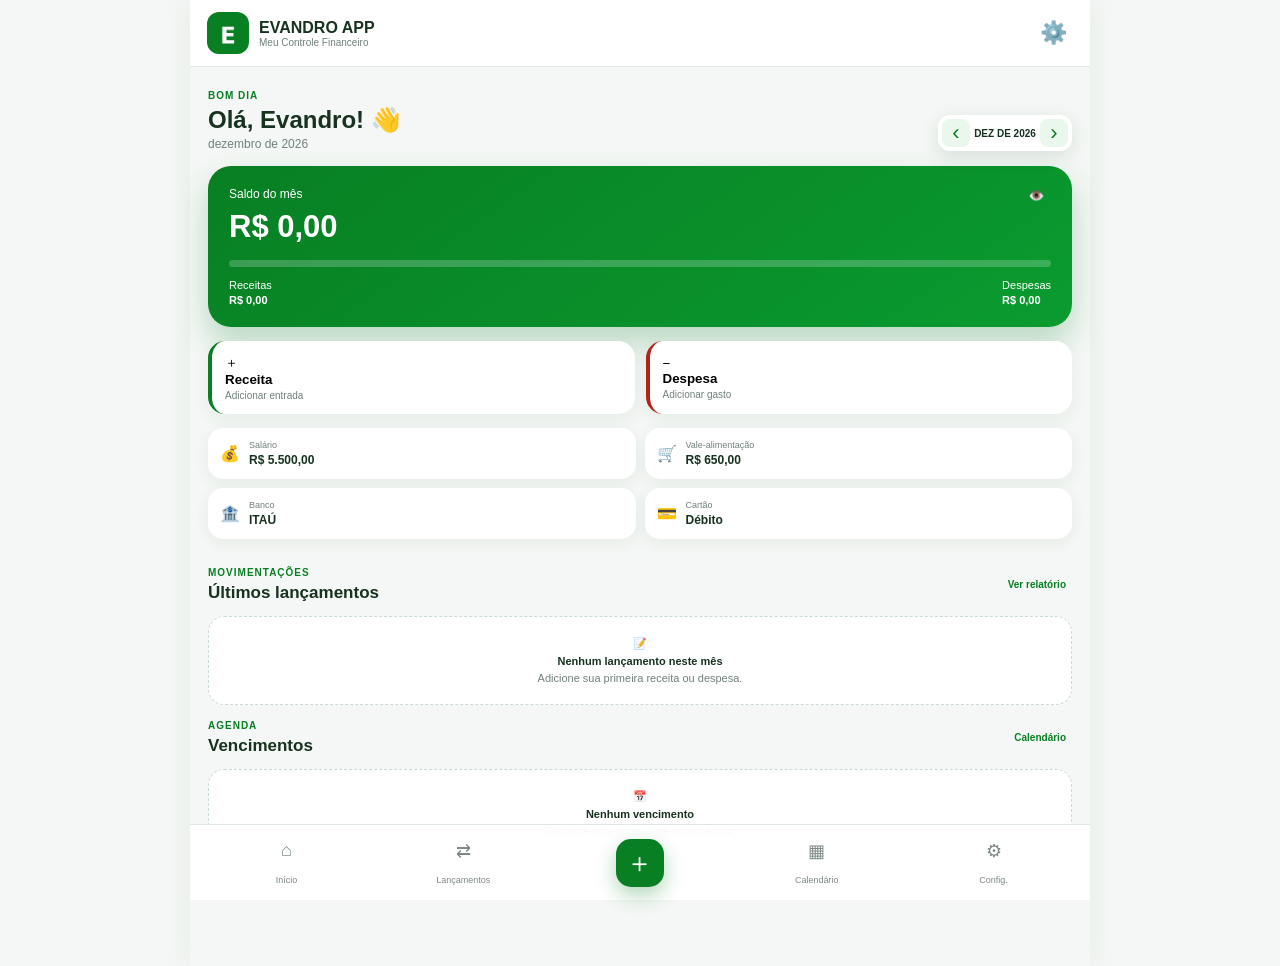
==== EVANDRO_APP_v0.2.0/index.html @ 90507f55 "Versao 0.2 pronta" ====
<!doctype html><html lang="pt-BR"><head><meta charset="utf-8"><meta name="viewport" content="width=device-width,initial-scale=1"><meta name="theme-color" content="#087f23"><link rel="manifest" href="manifest.json"><link rel="icon" href="assets/icons/icon-192.png"><link rel="stylesheet" href="css/style.css"><title>EVANDRO APP</title></head><body><div class="app"><header><div class="brand"><img src="assets/icons/icon-192.png"><div><b>EVANDRO APP</b><small>Meu Controle Financeiro</small></div></div><button id="config">⚙️</button></header><main><section class="hero"><div><small id="greeting">Bom dia</small><h1>Olá, Evandro! 👋</h1><p id="monthLabel"></p></div><div class="month"><button id="prev">‹</button><b id="monthShort"></b><button id="next">›</button></div></section><section class="balance"><div>Saldo do mês <button id="eye">👁️</button></div><strong id="balance">R$ 0,00</strong><div class="bar"><i id="bar"></i></div><footer><span>Receitas <b id="income">R$ 0,00</b></span><span>Despesas <b id="expense">R$ 0,00</b></span></footer></section><section class="actions"><button id="addIncome">＋ <b>Receita</b><small>Adicionar entrada</small></button><button id="addExpense">− <b>Despesa</b><small>Adicionar gasto</small></button></section><section class="cards"><article>💰<div><small>Salário</small><b>R$ 5.500,00</b></div></article><article>🛒<div><small>Vale-alimentação</small><b>R$ 650,00</b></div></article><article>🏦<div><small>Banco</small><b>ITAÚ</b></div></article><article>💳<div><small>Cartão</small><b>Débito</b></div></article></section><div class="section"><div><small>Movimentações</small><h2>Últimos lançamentos</h2></div><button id="report">Ver relatório</button></div><section id="list"></section><div class="section"><div><small>Agenda</small><h2>Vencimentos</h2></div><button id="calendar">Calendário</button></div><section id="bills"></section></main><nav><button class="active">⌂<small>Início</small></button><button id="navReport">⇄<small>Lançamentos</small></button><button id="navAdd" class="plus">＋</button><button id="navCalendar">▦<small>Calendário</small></button><button id="navConfig">⚙<small>Config.</small></button></nav></div><div id="backdrop" class="backdrop" hidden></div><div id="modal" class="modal" hidden><div class="modalHead"><div><small id="modalSmall">Novo lançamento</small><h2 id="modalTitle">Nova despesa</h2></div><button id="close">×</button></div><form id="form"><input type="hidden" id="type"><label>Descrição<input id="desc" required placeholder="Ex.: Mercado"></label><label>Valor<input id="amount" inputmode="decimal" required placeholder="0,00"></label><div class="row"><label>Data<input id="date" type="date" required></label><label>Categoria<select id="cat"><option>Mercado</option><option>Alimentação</option><option>Moradia</option><option>Transporte</option><option>Contas</option><option>Lazer</option><option>Saúde</option><option>Compras</option><option>Salário</option><option>Vale-alimentação</option><option>Outros</option></select></label></div><label id="kindLabel">Tipo de gasto<select id="kind"><option value="variavel">Variável</option><option value="fixo">Fixo</option></select></label><label>Conta<select id="account"><option>ITAÚ — Débito</option><option>Vale-alimentação</option></select></label><button class="primary">Salvar lançamento</button></form></div><div id="reportModal" class="modal" hidden><div class="modalHead"><div><small>Resumo</small><h2>Relatório do mês</h2></div><button class="closeAny">×</button></div><div id="reportBody"></div></div><div id="billModal" class="modal" hidden><div class="modalHead"><div><small>Agenda financeira</small><h2>Vencimento</h2></div><button class="closeAny">×</button></div><form id="billForm"><label>Conta / compromisso<input id="billDesc" required placeholder="Ex.: Internet"></label><div class="row"><label>Valor<input id="billAmount" inputmode="decimal" required placeholder="0,00"></label><label>Vencimento<input id="billDate" type="date" required></label></div><button class="primary">Adicionar vencimento</button></form><div id="billList"></div></div><div id="configModal" class="modal" hidden><div class="modalHead"><div><small>Preferências</small><h2>Configurações</h2></div><button class="closeAny">×</button></div><div class="settings"><p>Banco principal <b>ITAÚ</b></p><p>Cartão <b>Débito</b></p><p>Uso <b>Pessoal</b></p><p>Salário <b>R$ 5.500,00</b></p><p>Vale-alimentação <b>R$ 650,00</b></p></div><button id="clear" class="danger">Apagar dados</button></div><div id="toast"></div><script src="js/app.js"></script><script>if('serviceWorker'in navigator)navigator.serviceWorker.register('service-worker.js')</script></body></html>
---- EVANDRO_APP_v0.2.0/css/style.css ----
:root{--g:#087f23;--gd:#045d1a;--gl:#e9f7ed;--bg:#f4f7f5;--t:#17321f;--m:#718079}*{box-sizing:border-box}body{margin:0;background:var(--bg);color:var(--t);font-family:Segoe UI,Arial,sans-serif}.app{max-width:900px;margin:auto;padding-bottom:90px}header{position:sticky;top:0;z-index:5;background:#fffffff2;backdrop-filter:blur(10px);padding:12px 17px;display:flex;justify-content:space-between;align-items:center;border-bottom:1px solid #dfe9e2}header button,.modalHead button{border:0;background:none;font-size:22px;color:var(--g)}.brand{display:flex;gap:10px;align-items:center}.brand img{width:42px;height:42px;border-radius:12px}.brand b,.brand small{display:block}.brand small{font-size:10px;color:var(--m)}main{padding:18px}.hero,.section,footer,.modalHead{display:flex;justify-content:space-between;align-items:center}.hero{align-items:end;margin-bottom:15px}.hero small,.section small,.modal small{color:var(--g);font-weight:800;text-transform:uppercase;font-size:10px;letter-spacing:1px}.hero h1{font-size:24px;margin:3px 0}.hero p{margin:0;color:var(--m);font-size:12px}.month{display:flex;align-items:center;background:white;border-radius:12px;padding:4px;box-shadow:0 5px 18px #164c2420}.month button{border:0;background:var(--gl);color:var(--g);font-size:22px;border-radius:8px;width:28px;height:28px}.month b{font-size:10px;min-width:70px;text-align:center}.balance{background:linear-gradient(145deg,var(--g),#0a9b30);color:white;padding:21px;border-radius:23px;box-shadow:0 15px 30px #087f2340}.balance>div:first-child{font-size:12px}.balance button{float:right;background:none;border:0;color:white}.balance>strong{display:block;font-size:31px;margin:8px 0 15px}.bar{height:7px;background:#ffffff35;border-radius:9px;overflow:hidden}.bar i{display:block;height:100%;background:white;width:0}.balance footer{margin-top:12px;font-size:11px}.balance footer span{display:grid;gap:3px}.actions{display:grid;grid-template-columns:1fr 1fr;gap:11px;margin:14px 0}.actions button{border:0;background:white;border-radius:17px;padding:13px;text-align:left;box-shadow:0 5px 18px #164c2410}.actions button:first-child{border-left:4px solid var(--g)}.actions button:nth-child(2){border-left:4px solid #b42318}.actions small,.actions b{display:block}.actions small{font-size:10px;color:var(--m);margin-top:3px}.cards{display:grid;grid-template-columns:1fr 1fr;gap:9px;margin-bottom:23px}.cards article{background:white;border-radius:15px;padding:12px;display:flex;gap:9px;align-items:center;box-shadow:0 4px 15px #164c2410}.cards article>div{display:grid;gap:3px}.cards small{font-size:9px;color:var(--m)}.cards b{font-size:12px}.section{margin:10px 0}.section h2{font-size:17px;margin:3px 0}.section>button{border:0;background:none;color:var(--g);font-size:10px;font-weight:800}#list,#bills{display:grid;gap:8px}.item{background:white;border-radius:15px;padding:12px;display:flex;justify-content:space-between;gap:10px}.item .left{display:flex;gap:10px}.ico{width:38px;height:38px;border-radius:11px;background:var(--gl);display:grid;place-items:center}.title{font-size:12px;font-weight:800}.meta{font-size:9px;color:var(--m);margin-top:3px}.val{font-size:12px;font-weight:800;white-space:nowrap}.pos{color:var(--g)}.neg{color:#b42318}.del{border:0;background:none;color:var(--g);font-size:9px}.empty{text-align:center;background:white;border:1px dashed #c9dccd;padding:20px;border-radius:16px;color:var(--m);font-size:11px}.empty b{display:block;color:var(--t);margin:5px}nav{position:fixed;z-index:20;bottom:0;left:50%;transform:translateX(-50%);width:min(900px,100%);height:76px;background:#fffffff5;display:grid;grid-template-columns:repeat(5,1fr);border-top:1px solid #dfe9e2;padding:7px 8px}nav button{border:0;background:none;color:#7d8982;font-size:18px;display:grid;place-items:center}nav small{font-size:9px}nav .plus{color:white;background:var(--g);width:48px;height:48px;border-radius:15px;align-self:center;justify-self:center;font-size:27px;box-shadow:0 8px 20px #087f2350}.backdrop{position:fixed;inset:0;background:#0006;z-index:30}.modal{position:fixed;z-index:40;left:50%;bottom:0;transform:translateX(-50%);width:min(900px,100%);max-height:90vh;overflow:auto;background:white;border-radius:24px 24px 0 0;padding:20px}.modalHead h2{margin:3px 0;font-size:20px}form{display:grid;gap:11px}label{font-size:11px;font-weight:800;display:grid;gap:5px}input,select{padding:11px;border:1px solid #d6e2d9;border-radius:11px;background:#fbfdfb;color:var(--t)}.row{display:grid;grid-template-columns:1fr 1fr;gap:9px}.primary,.danger{border:0;border-radius:12px;padding:13px;font-weight:800}.primary{background:var(--g);color:white}.danger{background:#fff0ef;color:#b42318;width:100%}.settings p{display:flex;justify-content:space-between;border-bottom:1px solid #edf2ee;padding:11px 0;font-size:12px}.settings b{color:var(--g)}#reportBody{font-size:12px}.reportLine{display:flex;justify-content:space-between;padding:10px 0;border-bottom:1px solid #e6eee8}.reportBox{background:var(--gl);border-radius:15px;padding:15px;margin-bottom:8px}.reportBox b{display:block;font-size:22px;margin-top:5px}#toast{position:fixed;z-index:60;bottom:88px;left:50%;transform:translateX(-50%);background:#17321f;color:white;padding:10px 15px;border-radius:11px;font-size:11px;opacity:0;transition:.2s}#toast.show{opacity:1}[hidden]{display:none!important}@media(min-width:700px){.modal{bottom:20px;border-radius:24px}.app{box-shadow:0 0 30px #164c2410}}
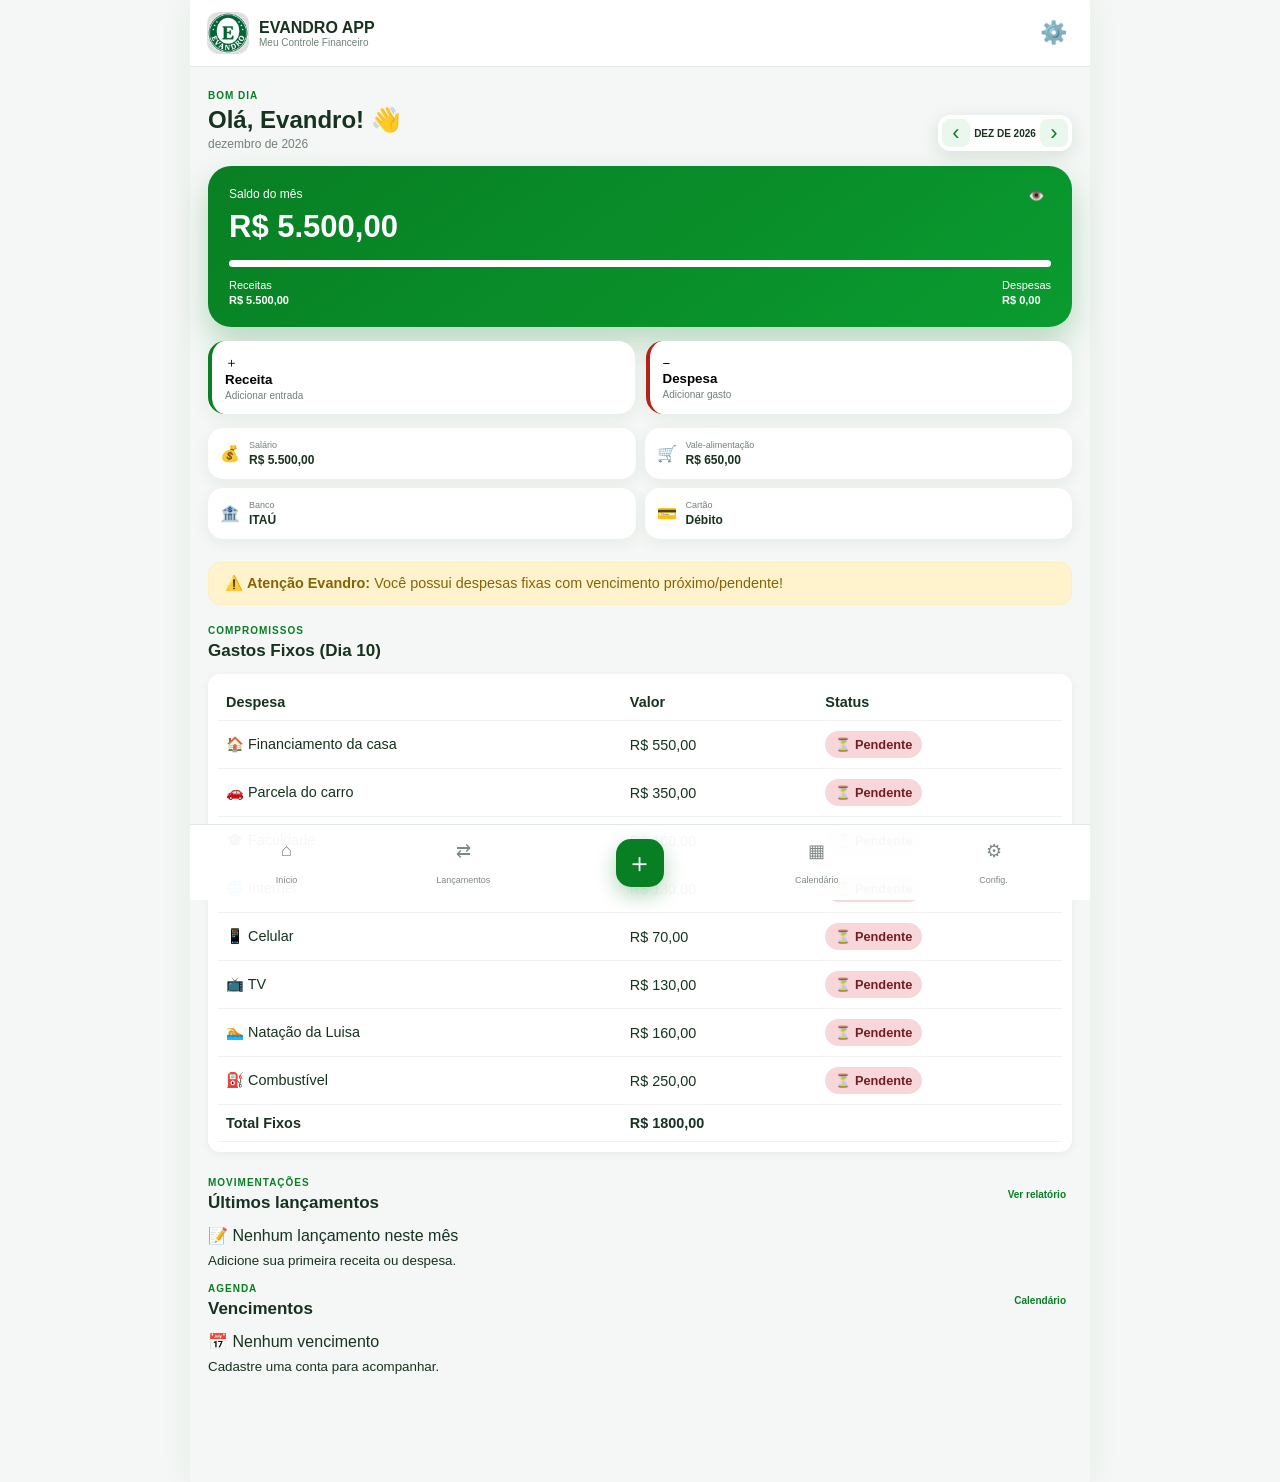
==== commit 1e197949: "Atualizando gastos fixos" ====
--- a/EVANDRO_APP_v0.2.0/index.html
+++ b/EVANDRO_APP_v0.2.0/index.html
@@ -1 +1,166 @@
-<!doctype html><html lang="pt-BR"><head><meta charset="utf-8"><meta name="viewport" content="width=device-width,initial-scale=1"><meta name="theme-color" content="#087f23"><link rel="manifest" href="manifest.json"><link rel="icon" href="assets/icons/icon-192.png"><link rel="stylesheet" href="css/style.css"><title>EVANDRO APP</title></head><body><div class="app"><header><div class="brand"><img src="assets/icons/icon-192.png"><div><b>EVANDRO APP</b><small>Meu Controle Financeiro</small></div></div><button id="config">⚙️</button></header><main><section class="hero"><div><small id="greeting">Bom dia</small><h1>Olá, Evandro! 👋</h1><p id="monthLabel"></p></div><div class="month"><button id="prev">‹</button><b id="monthShort"></b><button id="next">›</button></div></section><section class="balance"><div>Saldo do mês <button id="eye">👁️</button></div><strong id="balance">R$ 0,00</strong><div class="bar"><i id="bar"></i></div><footer><span>Receitas <b id="income">R$ 0,00</b></span><span>Despesas <b id="expense">R$ 0,00</b></span></footer></section><section class="actions"><button id="addIncome">＋ <b>Receita</b><small>Adicionar entrada</small></button><button id="addExpense">− <b>Despesa</b><small>Adicionar gasto</small></button></section><section class="cards"><article>💰<div><small>Salário</small><b>R$ 5.500,00</b></div></article><article>🛒<div><small>Vale-alimentação</small><b>R$ 650,00</b></div></article><article>🏦<div><small>Banco</small><b>ITAÚ</b></div></article><article>💳<div><small>Cartão</small><b>Débito</b></div></article></section><div class="section"><div><small>Movimentações</small><h2>Últimos lançamentos</h2></div><button id="report">Ver relatório</button></div><section id="list"></section><div class="section"><div><small>Agenda</small><h2>Vencimentos</h2></div><button id="calendar">Calendário</button></div><section id="bills"></section></main><nav><button class="active">⌂<small>Início</small></button><button id="navReport">⇄<small>Lançamentos</small></button><button id="navAdd" class="plus">＋</button><button id="navCalendar">▦<small>Calendário</small></button><button id="navConfig">⚙<small>Config.</small></button></nav></div><div id="backdrop" class="backdrop" hidden></div><div id="modal" class="modal" hidden><div class="modalHead"><div><small id="modalSmall">Novo lançamento</small><h2 id="modalTitle">Nova despesa</h2></div><button id="close">×</button></div><form id="form"><input type="hidden" id="type"><label>Descrição<input id="desc" required placeholder="Ex.: Mercado"></label><label>Valor<input id="amount" inputmode="decimal" required placeholder="0,00"></label><div class="row"><label>Data<input id="date" type="date" required></label><label>Categoria<select id="cat"><option>Mercado</option><option>Alimentação</option><option>Moradia</option><option>Transporte</option><option>Contas</option><option>Lazer</option><option>Saúde</option><option>Compras</option><option>Salário</option><option>Vale-alimentação</option><option>Outros</option></select></label></div><label id="kindLabel">Tipo de gasto<select id="kind"><option value="variavel">Variável</option><option value="fixo">Fixo</option></select></label><label>Conta<select id="account"><option>ITAÚ — Débito</option><option>Vale-alimentação</option></select></label><button class="primary">Salvar lançamento</button></form></div><div id="reportModal" class="modal" hidden><div class="modalHead"><div><small>Resumo</small><h2>Relatório do mês</h2></div><button class="closeAny">×</button></div><div id="reportBody"></div></div><div id="billModal" class="modal" hidden><div class="modalHead"><div><small>Agenda financeira</small><h2>Vencimento</h2></div><button class="closeAny">×</button></div><form id="billForm"><label>Conta / compromisso<input id="billDesc" required placeholder="Ex.: Internet"></label><div class="row"><label>Valor<input id="billAmount" inputmode="decimal" required placeholder="0,00"></label><label>Vencimento<input id="billDate" type="date" required></label></div><button class="primary">Adicionar vencimento</button></form><div id="billList"></div></div><div id="configModal" class="modal" hidden><div class="modalHead"><div><small>Preferências</small><h2>Configurações</h2></div><button class="closeAny">×</button></div><div class="settings"><p>Banco principal <b>ITAÚ</b></p><p>Cartão <b>Débito</b></p><p>Uso <b>Pessoal</b></p><p>Salário <b>R$ 5.500,00</b></p><p>Vale-alimentação <b>R$ 650,00</b></p></div><button id="clear" class="danger">Apagar dados</button></div><div id="toast"></div><script src="js/app.js"></script><script>if('serviceWorker'in navigator)navigator.serviceWorker.register('service-worker.js')</script></body></html>
+<!DOCTYPE html>
+<html lang="pt-BR">
+<head>
+  <meta charset="utf-8">
+  <meta name="viewport" content="width=device-width, initial-scale=1">
+  <meta name="theme-color" content="#087f23">
+  <link rel="manifest" href="manifest.json">
+  <link rel="icon" href="assets/icons/icon-192.png">
+  <link rel="stylesheet" href="css/style.css">
+  <title>EVANDRO APP</title>
+</head>
+<body>
+  <div class="app">
+    <header>
+      <div class="brand">
+        <img src="assets/icons/icon-192.png">
+        <div><b>EVANDRO APP</b><small>Meu Controle Financeiro</small></div>
+      </div>
+      <button id="config">⚙️</button>
+    </header>
+    <main>
+      <section class="hero">
+        <div><small id="greeting">Bom dia</small><h1>Olá, Evandro! 👋</h1><p id="monthLabel"></p></div>
+        <div class="month"><button id="prev">‹</button><b id="monthShort"></b><button id="next">›</button></div>
+      </section>
+
+      <section class="balance">
+        <div>Saldo do mês <button id="eye">👁️</button></div>
+        <strong id="balance">R$ 0,00</strong>
+        <div class="bar"><i id="bar"></i></div>
+        <footer><span>Receitas <b id="income">R$ 0,00</b></span><span>Despesas <b id="expense">R$ 0,00</b></span></footer>
+      </section>
+
+      <section class="actions">
+        <button id="addIncome">＋ <b>Receita</b><small>Adicionar entrada</small></button>
+        <button id="addExpense">− <b>Despesa</b><small>Adicionar gasto</small></button>
+      </section>
+
+      <section class="cards">
+        <article>💰<div><small>Salário</small><b>R$ 5.500,00</b></div></article>
+        <article>🛒<div><small>Vale-alimentação</small><b>R$ 650,00</b></div></article>
+        <article>🏦<div><small>Banco</small><b>ITAÚ</b></div></article>
+        <article>💳<div><small>Cartão</small><b>Débito</b></div></article>
+      </section>
+
+      <!-- PAINEL DE ALERTA -->
+      <div id="painel-alerta" class="card-alerta" style="display: none;">
+        ⚠️ <strong>Atenção Evandro:</strong> Você possui despesas fixas com vencimento próximo/pendente!
+      </div>
+
+      <!-- SEÇÃO DE GASTOS FIXOS -->
+      <div class="section">
+        <div><small>Compromissos</small><h2>Gastos Fixos (Dia 10)</h2></div>
+      </div>
+      <section class="secao-despesas">
+        <table class="tabela-despesas">
+          <thead>
+            <tr>
+              <th>Despesa</th>
+              <th>Valor</th>
+              <th>Status</th>
+            </tr>
+          </thead>
+          <tbody id="lista-despesas-fixas">
+            <!-- Os itens serão inseridos aqui via script -->
+          </tbody>
+          <tfoot>
+            <tr>
+              <td><strong>Total Fixos</strong></td>
+              <td id="total-fixo"><strong>R$ 1.800,00</strong></td>
+              <td></td>
+            </tr>
+          </tfoot>
+        </table>
+      </section>
+
+      <div class="section">
+        <div><small>Movimentações</small><h2>Últimos lançamentos</h2></div>
+        <button id="report">Ver relatório</button>
+      </div>
+      <section id="list"></section>
+
+      <div class="section">
+        <div><small>Agenda</small><h2>Vencimentos</h2></div>
+        <button id="calendar">Calendário</button>
+      </div>
+      <section id="bills"></section>
+    </main>
+
+    <nav>
+      <button class="active">⌂<small>Início</small></button>
+      <button id="navReport">⇄<small>Lançamentos</small></button>
+      <button id="navAdd" class="plus">＋</button>
+      <button id="navCalendar">▦<small>Calendário</small></button>
+      <button id="navConfig">⚙<small>Config.</small></button>
+    </nav>
+  </div>
+
+  <div id="backdrop" class="backdrop" hidden></div>
+
+  <div id="modal" class="modal" hidden>
+    <div class="modalHead">
+      <div><small id="modalSmall">Novo lançamento</small><h2 id="modalTitle">Nova despesa</h2></div>
+      <button id="close">×</button>
+    </div>
+    <form id="form">
+      <input type="hidden" id="type">
+      <label>Descrição<input id="desc" required placeholder="Ex.: Mercado"></label>
+      <label>Valor<input id="amount" inputmode="decimal" required placeholder="0,00"></label>
+      <div class="row">
+        <label>Data<input id="date" type="date" required></label>
+        <label>Categoria
+          <select id="cat">
+            <option>Mercado</option><option>Alimentação</option><option>Moradia</option>
+            <option>Transporte</option><option>Contas</option><option>Lazer</option>
+            <option>Saúde</option><option>Compras</option><option>Salário</option>
+            <option>Vale-alimentação</option><option>Outros</option>
+          </select>
+        </label>
+      </div>
+      <label id="kindLabel">Tipo de gasto<select id="kind"><option value="variavel">Variável</option><option value="fixo">Fixo</option></select></label>
+      <label>Conta<select id="account"><option>ITAÚ — Débito</option><option>Vale-alimentação</option></select></label>
+      <button class="primary">Salvar lançamento</button>
+    </form>
+  </div>
+
+  <div id="reportModal" class="modal" hidden>
+    <div class="modalHead"><div><small>Resumo</small><h2>Relatório do mês</h2></div><button class="closeAny">×</button></div>
+    <div id="reportBody"></div>
+  </div>
+
+  <div id="billModal" class="modal" hidden>
+    <div class="modalHead"><div><small>Agenda financeira</small><h2>Vencimento</h2></div><button class="closeAny">×</button></div>
+    <form id="billForm">
+      <label>Conta / compromisso<input id="billDesc" required placeholder="Ex.: Internet"></label>
+      <div class="row">
+        <label>Valor<input id="billAmount" inputmode="decimal" required placeholder="0,00"></label>
+        <label>Vencimento<input id="billDate" type="date" required></label>
+      </div>
+      <button class="primary">Adicionar vencimento</button>
+    </form>
+    <div id="billList"></div>
+  </div>
+
+  <div id="configModal" class="modal" hidden>
+    <div class="modalHead"><div><small>Preferências</small><h2>Configurações</h2></div><button class="closeAny">×</button></div>
+    <div class="settings">
+      <p>Banco principal <b>ITAÚ</b></p>
+      <p>Cartão <b>Débito</b></p>
+      <p>Uso <b>Pessoal</b></p>
+      <p>Salário <b>R$ 5.500,00</b></p>
+      <p>Vale-alimentação <b>R$ 650,00</b></p>
+    </div>
+    <button id="clear" class="danger">Apagar dados</button>
+  </div>
+
+  <div id="toast"></div>
+
+  <script src="js/app.js"></script>
+  <script>
+    if ('serviceWorker' in navigator) {
+      navigator.serviceWorker.register('service-worker.js');
+    }
+  </script>
+</body>
+</html>
--- a/EVANDRO_APP_v0.2.0/css/style.css
+++ b/EVANDRO_APP_v0.2.0/css/style.css
@@ -1 +1,50 @@
 :root{--g:#087f23;--gd:#045d1a;--gl:#e9f7ed;--bg:#f4f7f5;--t:#17321f;--m:#718079}*{box-sizing:border-box}body{margin:0;background:var(--bg);color:var(--t);font-family:Segoe UI,Arial,sans-serif}.app{max-width:900px;margin:auto;padding-bottom:90px}header{position:sticky;top:0;z-index:5;background:#fffffff2;backdrop-filter:blur(10px);padding:12px 17px;display:flex;justify-content:space-between;align-items:center;border-bottom:1px solid #dfe9e2}header button,.modalHead button{border:0;background:none;font-size:22px;color:var(--g)}.brand{display:flex;gap:10px;align-items:center}.brand img{width:42px;height:42px;border-radius:12px}.brand b,.brand small{display:block}.brand small{font-size:10px;color:var(--m)}main{padding:18px}.hero,.section,footer,.modalHead{display:flex;justify-content:space-between;align-items:center}.hero{align-items:end;margin-bottom:15px}.hero small,.section small,.modal small{color:var(--g);font-weight:800;text-transform:uppercase;font-size:10px;letter-spacing:1px}.hero h1{font-size:24px;margin:3px 0}.hero p{margin:0;color:var(--m);font-size:12px}.month{display:flex;align-items:center;background:white;border-radius:12px;padding:4px;box-shadow:0 5px 18px #164c2420}.month button{border:0;background:var(--gl);color:var(--g);font-size:22px;border-radius:8px;width:28px;height:28px}.month b{font-size:10px;min-width:70px;text-align:center}.balance{background:linear-gradient(145deg,var(--g),#0a9b30);color:white;padding:21px;border-radius:23px;box-shadow:0 15px 30px #087f2340}.balance>div:first-child{font-size:12px}.balance button{float:right;background:none;border:0;color:white}.balance>strong{display:block;font-size:31px;margin:8px 0 15px}.bar{height:7px;background:#ffffff35;border-radius:9px;overflow:hidden}.bar i{display:block;height:100%;background:white;width:0}.balance footer{margin-top:12px;font-size:11px}.balance footer span{display:grid;gap:3px}.actions{display:grid;grid-template-columns:1fr 1fr;gap:11px;margin:14px 0}.actions button{border:0;background:white;border-radius:17px;padding:13px;text-align:left;box-shadow:0 5px 18px #164c2410}.actions button:first-child{border-left:4px solid var(--g)}.actions button:nth-child(2){border-left:4px solid #b42318}.actions small,.actions b{display:block}.actions small{font-size:10px;color:var(--m);margin-top:3px}.cards{display:grid;grid-template-columns:1fr 1fr;gap:9px;margin-bottom:23px}.cards article{background:white;border-radius:15px;padding:12px;display:flex;gap:9px;align-items:center;box-shadow:0 4px 15px #164c2410}.cards article>div{display:grid;gap:3px}.cards small{font-size:9px;color:var(--m)}.cards b{font-size:12px}.section{margin:10px 0}.section h2{font-size:17px;margin:3px 0}.section>button{border:0;background:none;color:var(--g);font-size:10px;font-weight:800}#list,#bills{display:grid;gap:8px}.item{background:white;border-radius:15px;padding:12px;display:flex;justify-content:space-between;gap:10px}.item .left{display:flex;gap:10px}.ico{width:38px;height:38px;border-radius:11px;background:var(--gl);display:grid;place-items:center}.title{font-size:12px;font-weight:800}.meta{font-size:9px;color:var(--m);margin-top:3px}.val{font-size:12px;font-weight:800;white-space:nowrap}.pos{color:var(--g)}.neg{color:#b42318}.del{border:0;background:none;color:var(--g);font-size:9px}.empty{text-align:center;background:white;border:1px dashed #c9dccd;padding:20px;border-radius:16px;color:var(--m);font-size:11px}.empty b{display:block;color:var(--t);margin:5px}nav{position:fixed;z-index:20;bottom:0;left:50%;transform:translateX(-50%);width:min(900px,100%);height:76px;background:#fffffff5;display:grid;grid-template-columns:repeat(5,1fr);border-top:1px solid #dfe9e2;padding:7px 8px}nav button{border:0;background:none;color:#7d8982;font-size:18px;display:grid;place-items:center}nav small{font-size:9px}nav .plus{color:white;background:var(--g);width:48px;height:48px;border-radius:15px;align-self:center;justify-self:center;font-size:27px;box-shadow:0 8px 20px #087f2350}.backdrop{position:fixed;inset:0;background:#0006;z-index:30}.modal{position:fixed;z-index:40;left:50%;bottom:0;transform:translateX(-50%);width:min(900px,100%);max-height:90vh;overflow:auto;background:white;border-radius:24px 24px 0 0;padding:20px}.modalHead h2{margin:3px 0;font-size:20px}form{display:grid;gap:11px}label{font-size:11px;font-weight:800;display:grid;gap:5px}input,select{padding:11px;border:1px solid #d6e2d9;border-radius:11px;background:#fbfdfb;color:var(--t)}.row{display:grid;grid-template-columns:1fr 1fr;gap:9px}.primary,.danger{border:0;border-radius:12px;padding:13px;font-weight:800}.primary{background:var(--g);color:white}.danger{background:#fff0ef;color:#b42318;width:100%}.settings p{display:flex;justify-content:space-between;border-bottom:1px solid #edf2ee;padding:11px 0;font-size:12px}.settings b{color:var(--g)}#reportBody{font-size:12px}.reportLine{display:flex;justify-content:space-between;padding:10px 0;border-bottom:1px solid #e6eee8}.reportBox{background:var(--gl);border-radius:15px;padding:15px;margin-bottom:8px}.reportBox b{display:block;font-size:22px;margin-top:5px}#toast{position:fixed;z-index:60;bottom:88px;left:50%;transform:translateX(-50%);background:#17321f;color:white;padding:10px 15px;border-radius:11px;font-size:11px;opacity:0;transition:.2s}#toast.show{opacity:1}[hidden]{display:none!important}@media(min-width:700px){.modal{bottom:20px;border-radius:24px}.app{box-shadow:0 0 30px #164c2410}}
+/* --- ESTILOS DOS GASTOS FIXOS E ALERTA --- */
+.card-alerta {
+  background-color: #fff3cd;
+  color: #856404;
+  border: 1px solid #ffeeba;
+  padding: 12px 16px;
+  border-radius: 12px;
+  margin: 15px 0;
+  font-size: 0.9rem;
+}
+
+.secao-despesas {
+  background: #ffffff;
+  border-radius: 12px;
+  padding: 10px;
+  margin-bottom: 20px;
+  box-shadow: 0 2px 8px rgba(0,0,0,0.05);
+}
+
+.tabela-despesas {
+  width: 100%;
+  border-collapse: collapse;
+}
+
+.tabela-despesas th, .tabela-despesas td {
+  padding: 10px 8px;
+  text-align: left;
+  font-size: 0.9rem;
+  border-bottom: 1px solid #f0f0f0;
+}
+
+.btn-status {
+  padding: 6px 10px;
+  border: none;
+  border-radius: 20px;
+  font-size: 0.8rem;
+  font-weight: bold;
+  cursor: pointer;
+}
+
+.status-pendente {
+  background-color: #f8d7da;
+  color: #721c24;
+}
+
+.status-pago {
+  background-color: #d4edda;
+  color: #155724;
+}
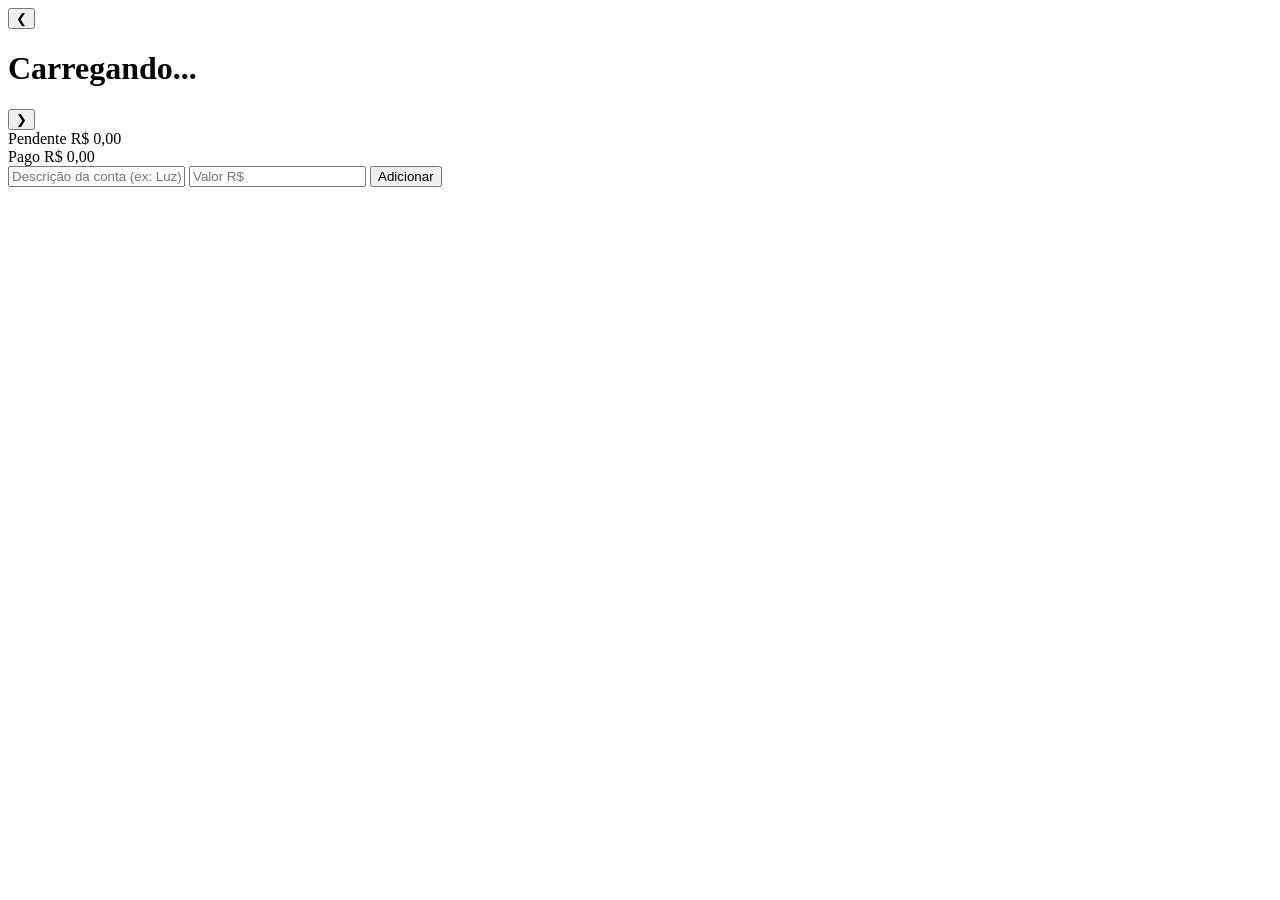
==== commit 81aa7a09: "Fix: Navegacao de mes e status individual" ====
--- a/EVANDRO_APP_v0.2.0/index.html
+++ b/EVANDRO_APP_v0.2.0/index.html
@@ -1,166 +1,46 @@
 <!DOCTYPE html>
 <html lang="pt-BR">
 <head>
-  <meta charset="utf-8">
-  <meta name="viewport" content="width=device-width, initial-scale=1">
-  <meta name="theme-color" content="#087f23">
-  <link rel="manifest" href="manifest.json">
-  <link rel="icon" href="assets/icons/icon-192.png">
-  <link rel="stylesheet" href="css/style.css">
-  <title>EVANDRO APP</title>
+    <meta charset="UTF-8">
+    <meta name="viewport" content="width=device-width, initial-scale=1.0">
+    <title>Evandro App</title>
+    <link rel="stylesheet" href="style.css">
 </head>
 <body>
-  <div class="app">
-    <header>
-      <div class="brand">
-        <img src="assets/icons/icon-192.png">
-        <div><b>EVANDRO APP</b><small>Meu Controle Financeiro</small></div>
-      </div>
-      <button id="config">⚙️</button>
-    </header>
-    <main>
-      <section class="hero">
-        <div><small id="greeting">Bom dia</small><h1>Olá, Evandro! 👋</h1><p id="monthLabel"></p></div>
-        <div class="month"><button id="prev">‹</button><b id="monthShort"></b><button id="next">›</button></div>
-      </section>
 
-      <section class="balance">
-        <div>Saldo do mês <button id="eye">👁️</button></div>
-        <strong id="balance">R$ 0,00</strong>
-        <div class="bar"><i id="bar"></i></div>
-        <footer><span>Receitas <b id="income">R$ 0,00</b></span><span>Despesas <b id="expense">R$ 0,00</b></span></footer>
-      </section>
+    <div class="container">
+        <!-- TOPO DO APP COM NAVEGAÇÃO DE MÊS/ANO -->
+        <div class="topo-app">
+            <button onclick="alterarMes(-1)" class="btn-navegacao">❮</button>
+            <h1 id="labelMesAno">Carregando...</h1>
+            <button onclick="alterarMes(1)" class="btn-navegacao">❯</button>
+        </div>
 
-      <section class="actions">
-        <button id="addIncome">＋ <b>Receita</b><small>Adicionar entrada</small></button>
-        <button id="addExpense">− <b>Despesa</b><small>Adicionar gasto</small></button>
-      </section>
+        <!-- RESUMO DOS TOTAIS -->
+        <div class="container-totais">
+            <div class="card-total pendente">
+                <span>Pendente</span>
+                <span id="totalPendente">R$ 0,00</span>
+            </div>
+            <div class="card-total pago">
+                <span>Pago</span>
+                <span id="totalPago">R$ 0,00</span>
+            </div>
+        </div>
 
-      <section class="cards">
-        <article>💰<div><small>Salário</small><b>R$ 5.500,00</b></div></article>
-        <article>🛒<div><small>Vale-alimentação</small><b>R$ 650,00</b></div></article>
-        <article>🏦<div><small>Banco</small><b>ITAÚ</b></div></article>
-        <article>💳<div><small>Cartão</small><b>Débito</b></div></article>
-      </section>
+        <!-- FORMULÁRIO PARA ADICIONAR CONTA -->
+        <form id="formConta" class="form-conta">
+            <input type="text" id="descConta" placeholder="Descrição da conta (ex: Luz)" required>
+            <input type="number" id="valorConta" placeholder="Valor R$" step="0.01" required>
+            <button type="submit" class="btn-add">Adicionar</button>
+        </form>
 
-      <!-- PAINEL DE ALERTA -->
-      <div id="painel-alerta" class="card-alerta" style="display: none;">
-        ⚠️ <strong>Atenção Evandro:</strong> Você possui despesas fixas com vencimento próximo/pendente!
-      </div>
+        <!-- LISTA DE CONTAS -->
+        <div id="listaContas" class="lista-contas">
+            <!-- As contas serão carregadas aqui via app.js -->
+        </div>
+    </div>
 
-      <!-- SEÇÃO DE GASTOS FIXOS -->
-      <div class="section">
-        <div><small>Compromissos</small><h2>Gastos Fixos (Dia 10)</h2></div>
-      </div>
-      <section class="secao-despesas">
-        <table class="tabela-despesas">
-          <thead>
-            <tr>
-              <th>Despesa</th>
-              <th>Valor</th>
-              <th>Status</th>
-            </tr>
-          </thead>
-          <tbody id="lista-despesas-fixas">
-            <!-- Os itens serão inseridos aqui via script -->
-          </tbody>
-          <tfoot>
-            <tr>
-              <td><strong>Total Fixos</strong></td>
-              <td id="total-fixo"><strong>R$ 1.800,00</strong></td>
-              <td></td>
-            </tr>
-          </tfoot>
-        </table>
-      </section>
-
-      <div class="section">
-        <div><small>Movimentações</small><h2>Últimos lançamentos</h2></div>
-        <button id="report">Ver relatório</button>
-      </div>
-      <section id="list"></section>
-
-      <div class="section">
-        <div><small>Agenda</small><h2>Vencimentos</h2></div>
-        <button id="calendar">Calendário</button>
-      </div>
-      <section id="bills"></section>
-    </main>
-
-    <nav>
-      <button class="active">⌂<small>Início</small></button>
-      <button id="navReport">⇄<small>Lançamentos</small></button>
-      <button id="navAdd" class="plus">＋</button>
-      <button id="navCalendar">▦<small>Calendário</small></button>
-      <button id="navConfig">⚙<small>Config.</small></button>
-    </nav>
-  </div>
-
-  <div id="backdrop" class="backdrop" hidden></div>
-
-  <div id="modal" class="modal" hidden>
-    <div class="modalHead">
-      <div><small id="modalSmall">Novo lançamento</small><h2 id="modalTitle">Nova despesa</h2></div>
-      <button id="close">×</button>
-    </div>
-    <form id="form">
-      <input type="hidden" id="type">
-      <label>Descrição<input id="desc" required placeholder="Ex.: Mercado"></label>
-      <label>Valor<input id="amount" inputmode="decimal" required placeholder="0,00"></label>
-      <div class="row">
-        <label>Data<input id="date" type="date" required></label>
-        <label>Categoria
-          <select id="cat">
-            <option>Mercado</option><option>Alimentação</option><option>Moradia</option>
-            <option>Transporte</option><option>Contas</option><option>Lazer</option>
-            <option>Saúde</option><option>Compras</option><option>Salário</option>
-            <option>Vale-alimentação</option><option>Outros</option>
-          </select>
-        </label>
-      </div>
-      <label id="kindLabel">Tipo de gasto<select id="kind"><option value="variavel">Variável</option><option value="fixo">Fixo</option></select></label>
-      <label>Conta<select id="account"><option>ITAÚ — Débito</option><option>Vale-alimentação</option></select></label>
-      <button class="primary">Salvar lançamento</button>
-    </form>
-  </div>
-
-  <div id="reportModal" class="modal" hidden>
-    <div class="modalHead"><div><small>Resumo</small><h2>Relatório do mês</h2></div><button class="closeAny">×</button></div>
-    <div id="reportBody"></div>
-  </div>
-
-  <div id="billModal" class="modal" hidden>
-    <div class="modalHead"><div><small>Agenda financeira</small><h2>Vencimento</h2></div><button class="closeAny">×</button></div>
-    <form id="billForm">
-      <label>Conta / compromisso<input id="billDesc" required placeholder="Ex.: Internet"></label>
-      <div class="row">
-        <label>Valor<input id="billAmount" inputmode="decimal" required placeholder="0,00"></label>
-        <label>Vencimento<input id="billDate" type="date" required></label>
-      </div>
-      <button class="primary">Adicionar vencimento</button>
-    </form>
-    <div id="billList"></div>
-  </div>
-
-  <div id="configModal" class="modal" hidden>
-    <div class="modalHead"><div><small>Preferências</small><h2>Configurações</h2></div><button class="closeAny">×</button></div>
-    <div class="settings">
-      <p>Banco principal <b>ITAÚ</b></p>
-      <p>Cartão <b>Débito</b></p>
-      <p>Uso <b>Pessoal</b></p>
-      <p>Salário <b>R$ 5.500,00</b></p>
-      <p>Vale-alimentação <b>R$ 650,00</b></p>
-    </div>
-    <button id="clear" class="danger">Apagar dados</button>
-  </div>
-
-  <div id="toast"></div>
-
-  <script src="js/app.js"></script>
-  <script>
-    if ('serviceWorker' in navigator) {
-      navigator.serviceWorker.register('service-worker.js');
-    }
-  </script>
+    <script src="app.js"></script>
 </body>
 </html>
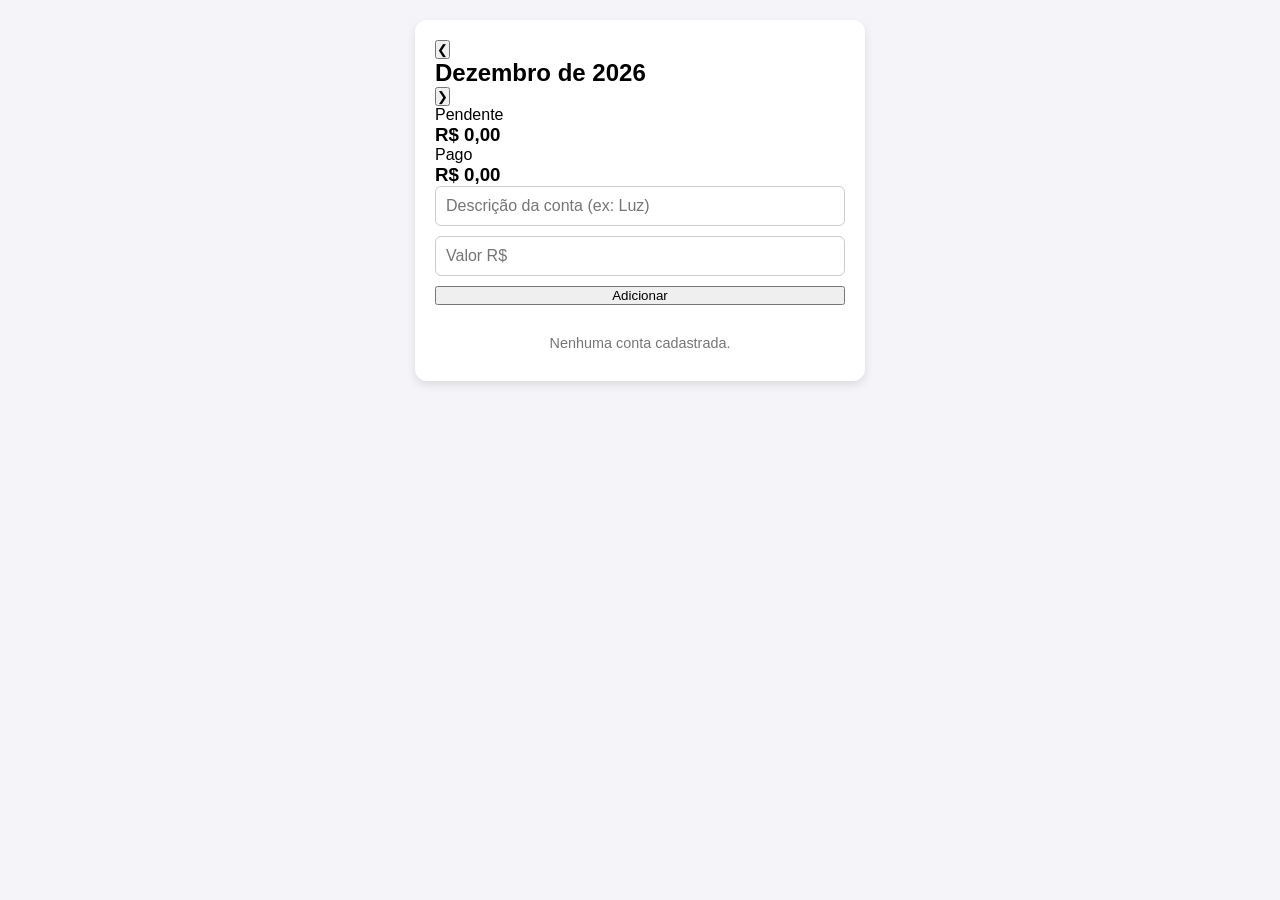
==== commit 47a4bdaf: "Fix: Index na raiz apontando para subpasta" ====
--- a/EVANDRO_APP_v0.2.0/index.html
+++ b/EVANDRO_APP_v0.2.0/index.html
@@ -4,43 +4,40 @@
     <meta charset="UTF-8">
     <meta name="viewport" content="width=device-width, initial-scale=1.0">
     <title>Evandro App</title>
-    <link rel="stylesheet" href="style.css">
+    <link rel="stylesheet" href="EVANDRO_APP_v0.2.0/css/style.css">
 </head>
 <body>
-
     <div class="container">
-        <!-- TOPO DO APP COM NAVEGAÇÃO DE MÊS/ANO -->
-        <div class="topo-app">
-            <button onclick="alterarMes(-1)" class="btn-navegacao">❮</button>
-            <h1 id="labelMesAno">Carregando...</h1>
-            <button onclick="alterarMes(1)" class="btn-navegacao">❯</button>
+        <!-- Navegação de Mês -->
+        <div class="header-mes">
+            <button class="btn-nav" onclick="alterarMes(-1)">❮</button>
+            <h2 id="labelMesAno">Carregando...</h2>
+            <button class="btn-nav" onclick="alterarMes(1)">❯</button>
         </div>
 
-        <!-- RESUMO DOS TOTAIS -->
-        <div class="container-totais">
-            <div class="card-total pendente">
+        <!-- Resumo Financeiro -->
+        <div class="resumo-cards">
+            <div class="card pendente">
                 <span>Pendente</span>
-                <span id="totalPendente">R$ 0,00</span>
+                <h3 id="totalPendente">R$ 0,00</h3>
             </div>
-            <div class="card-total pago">
+            <div class="card pago">
                 <span>Pago</span>
-                <span id="totalPago">R$ 0,00</span>
+                <h3 id="totalPago">R$ 0,00</h3>
             </div>
         </div>
 
-        <!-- FORMULÁRIO PARA ADICIONAR CONTA -->
+        <!-- Formulário para adicionar conta -->
         <form id="formConta" class="form-conta">
             <input type="text" id="descConta" placeholder="Descrição da conta (ex: Luz)" required>
             <input type="number" id="valorConta" placeholder="Valor R$" step="0.01" required>
-            <button type="submit" class="btn-add">Adicionar</button>
+            <button type="submit">Adicionar</button>
         </form>
 
-        <!-- LISTA DE CONTAS -->
-        <div id="listaContas" class="lista-contas">
-            <!-- As contas serão carregadas aqui via app.js -->
-        </div>
+        <!-- Lista de Contas -->
+        <div id="listaContas" class="lista-contas"></div>
     </div>
 
-    <script src="app.js"></script>
+    <script src="EVANDRO_APP_v0.2.0/js/app.js"></script>
 </body>
 </html>
--- a/EVANDRO_APP_v0.2.0/EVANDRO_APP_v0.2.0/css/style.css
+++ b/EVANDRO_APP_v0.2.0/EVANDRO_APP_v0.2.0/css/style.css
@@ -0,0 +1,171 @@
+* {
+    box-sizing: border-box;
+    margin: 0;
+    padding: 0;
+    font-family: Arial, sans-serif;
+}
+
+body {
+    background-color: #f4f4f9;
+    padding: 20px;
+    display: flex;
+    justify-content: center;
+}
+
+.container {
+    width: 100%;
+    max-width: 450px;
+    background: #ffffff;
+    padding: 20px;
+    border-radius: 12px;
+    box-shadow: 0 4px 10px rgba(0, 0, 0, 0.1);
+}
+
+/* TOPO DO APP E NAVEGAÇÃO */
+.topo-app {
+    display: flex;
+    justify-content: space-between;
+    align-items: center;
+    padding: 12px 15px;
+    background-color: #006400; /* Verde escuro */
+    color: white;
+    border-radius: 8px;
+    margin-bottom: 15px;
+}
+
+.topo-app h1 {
+    font-size: 1.1rem;
+    font-weight: bold;
+}
+
+.btn-navegacao {
+    background: none;
+    border: none;
+    color: white;
+    font-size: 1.4rem;
+    cursor: pointer;
+    padding: 0 10px;
+}
+
+.btn-navegacao:active {
+    opacity: 0.6;
+}
+
+/* CARDS DE TOTAIS */
+.container-totais {
+    display: flex;
+    gap: 10px;
+    margin-bottom: 20px;
+}
+
+.card-total {
+    flex: 1;
+    padding: 12px;
+    border-radius: 8px;
+    text-align: center;
+    color: white;
+}
+
+.card-total.pendente {
+    background-color: #d9534f; /* Vermelho */
+}
+
+.card-total.pago {
+    background-color: #2e7d32; /* Verde */
+}
+
+.card-total span:first-child {
+    font-size: 0.8rem;
+    display: block;
+    opacity: 0.9;
+}
+
+.card-total span:last-child {
+    font-size: 1.1rem;
+    font-weight: bold;
+}
+
+/* FORMULÁRIO DE CADASTRO */
+.form-conta {
+    display: flex;
+    flex-direction: column;
+    gap: 10px;
+    margin-bottom: 20px;
+}
+
+.form-conta input {
+    padding: 10px;
+    border: 1px solid #ccc;
+    border-radius: 6px;
+    font-size: 1rem;
+}
+
+.btn-add {
+    padding: 10px;
+    background-color: #006400;
+    color: white;
+    border: none;
+    border-radius: 6px;
+    font-weight: bold;
+    font-size: 1rem;
+    cursor: pointer;
+}
+
+.btn-add:active {
+    opacity: 0.8;
+}
+
+/* LISTA DE CONTAS */
+.lista-contas {
+    display: flex;
+    flex-direction: column;
+    gap: 10px;
+}
+
+.item-conta {
+    display: flex;
+    justify-content: space-between;
+    align-items: center;
+    padding: 12px;
+    border-radius: 6px;
+    background-color: #f9f9f9;
+    border-left: 5px solid #d9534f;
+}
+
+.item-conta.paga {
+    border-left-color: #2e7d32;
+    background-color: #e8f5e9;
+}
+
+.info-conta {
+    display: flex;
+    align-items: center;
+    gap: 10px;
+    width: 100%;
+}
+
+.info-conta .descricao {
+    flex: 1;
+    font-weight: 500;
+}
+
+.info-conta .valor {
+    font-weight: bold;
+}
+
+.btn-deletar {
+    background: none;
+    border: none;
+    color: #d9534f;
+    font-size: 1.2rem;
+    font-weight: bold;
+    cursor: pointer;
+    margin-left: 10px;
+}
+
+.sem-contas {
+    text-align: center;
+    color: #777;
+    font-size: 0.9rem;
+    padding: 10px 0;
+}
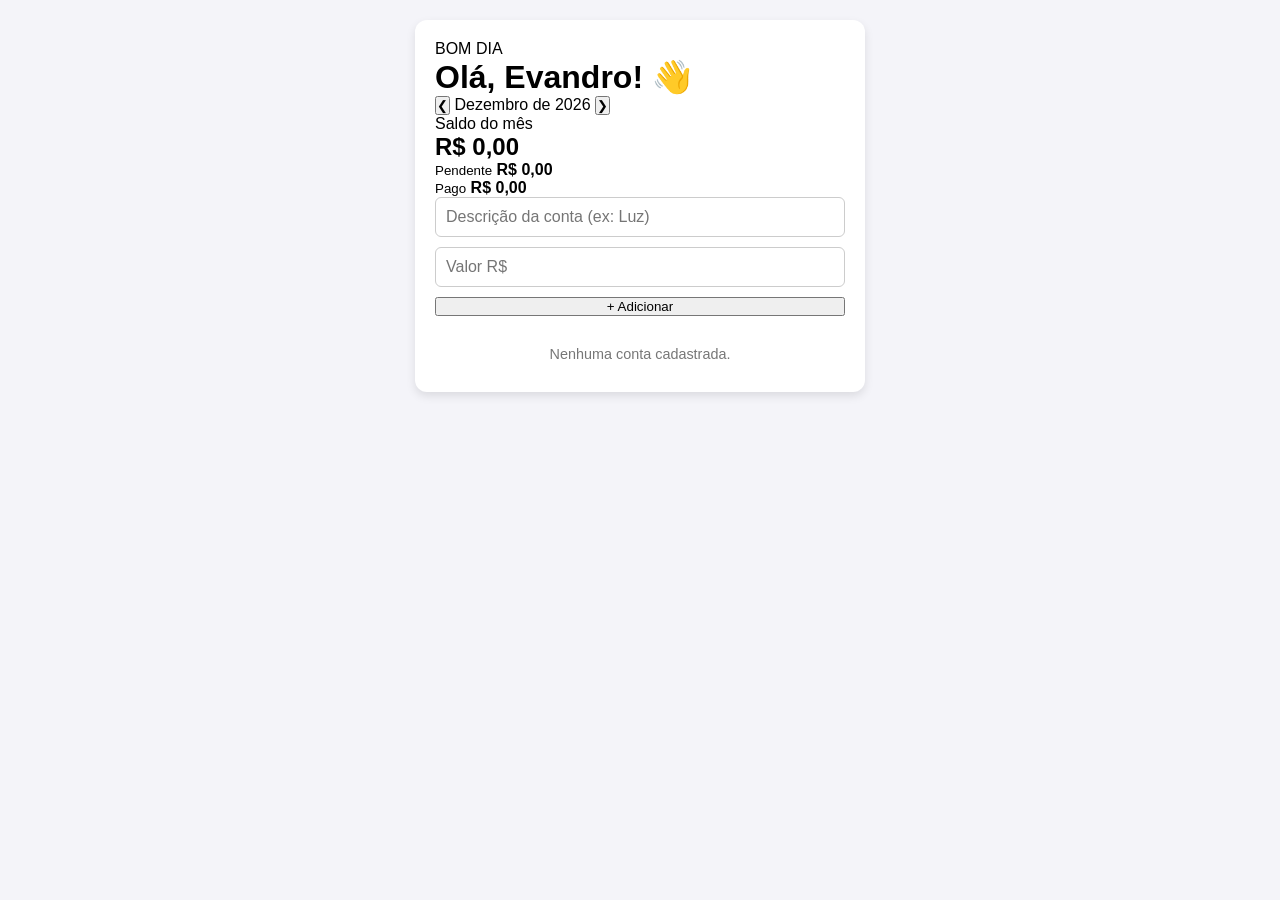
==== commit ca4f6a39: "Fix: HTML completo com IDs corretos para mes e contas" ====
--- a/EVANDRO_APP_v0.2.0/index.html
+++ b/EVANDRO_APP_v0.2.0/index.html
@@ -3,35 +3,47 @@
 <head>
     <meta charset="UTF-8">
     <meta name="viewport" content="width=device-width, initial-scale=1.0">
-    <title>Evandro App</title>
+    <title>Evandro App - Controle Financeiro</title>
     <link rel="stylesheet" href="EVANDRO_APP_v0.2.0/css/style.css">
 </head>
 <body>
     <div class="container">
-        <!-- Navegação de Mês -->
-        <div class="header-mes">
-            <button class="btn-nav" onclick="alterarMes(-1)">❮</button>
-            <h2 id="labelMesAno">Carregando...</h2>
-            <button class="btn-nav" onclick="alterarMes(1)">❯</button>
-        </div>
-
-        <!-- Resumo Financeiro -->
-        <div class="resumo-cards">
-            <div class="card pendente">
-                <span>Pendente</span>
-                <h3 id="totalPendente">R$ 0,00</h3>
+        <!-- Topo / Header -->
+        <div class="header-app">
+            <div class="user-info">
+                <span>BOM DIA</span>
+                <h1>Olá, Evandro! 👋</h1>
             </div>
-            <div class="card pago">
-                <span>Pago</span>
-                <h3 id="totalPago">R$ 0,00</h3>
+            
+            <!-- Navegação de Mês -->
+            <div class="header-mes">
+                <button class="btn-nav" onclick="alterarMes(-1)">❮</button>
+                <span id="labelMesAno">Carregando...</span>
+                <button class="btn-nav" onclick="alterarMes(1)">❯</button>
             </div>
         </div>
 
-        <!-- Formulário para adicionar conta -->
+        <!-- Card de Saldo Geral -->
+        <div class="card-saldo-verde">
+            <span>Saldo do mês</span>
+            <h2 id="saldoTotal">R$ 0,00</h2>
+            <div class="sub-totais">
+                <div>
+                    <small>Pendente</small>
+                    <strong id="totalPendente">R$ 0,00</strong>
+                </div>
+                <div>
+                    <small>Pago</small>
+                    <strong id="totalPago">R$ 0,00</strong>
+                </div>
+            </div>
+        </div>
+
+        <!-- Form para Adicionar Conta -->
         <form id="formConta" class="form-conta">
             <input type="text" id="descConta" placeholder="Descrição da conta (ex: Luz)" required>
             <input type="number" id="valorConta" placeholder="Valor R$" step="0.01" required>
-            <button type="submit">Adicionar</button>
+            <button type="submit">+ Adicionar</button>
         </form>
 
         <!-- Lista de Contas -->
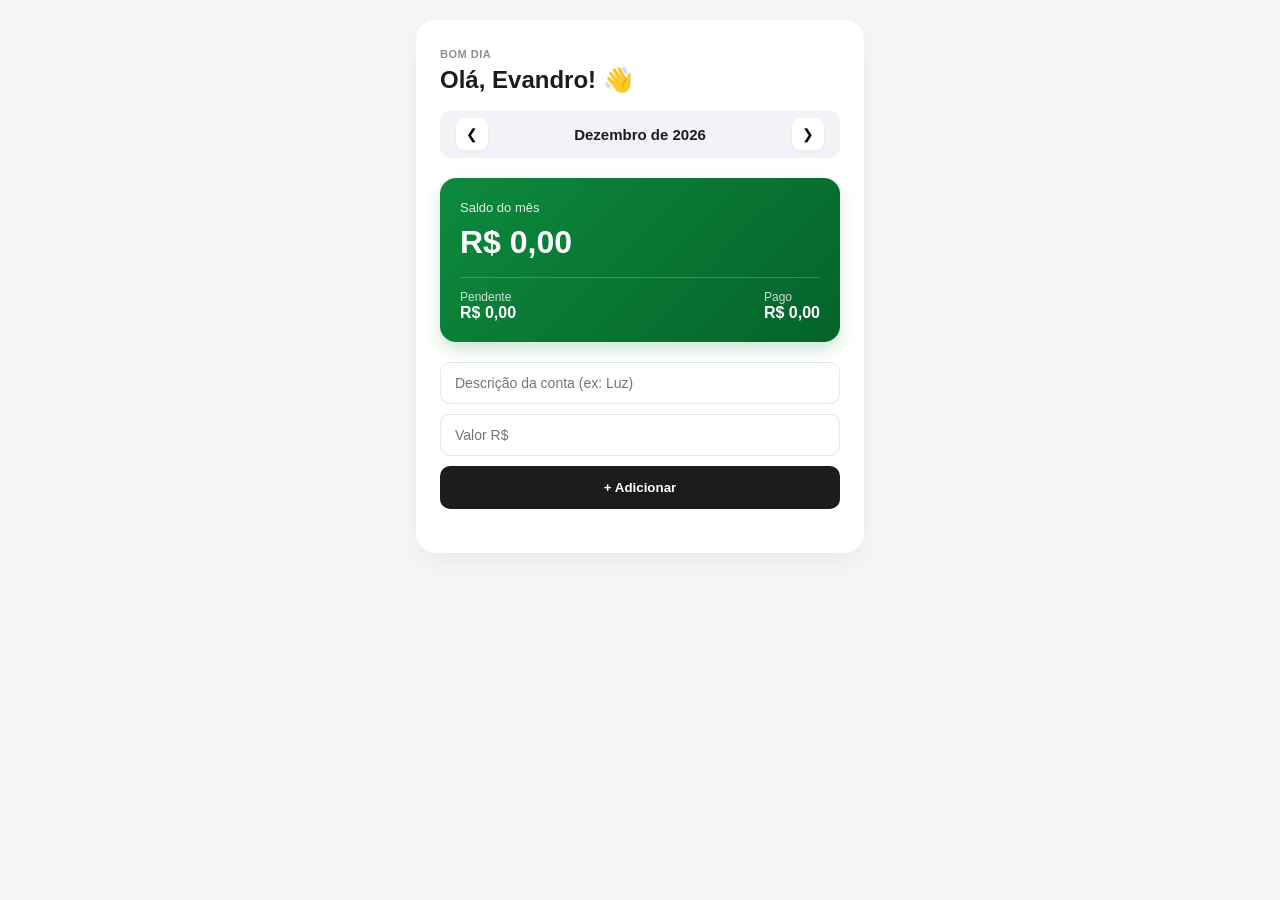
==== commit 5edc6a2f: "Fix: HTML unico com estilos e script integrados" ====
--- a/EVANDRO_APP_v0.2.0/index.html
+++ b/EVANDRO_APP_v0.2.0/index.html
@@ -4,7 +4,27 @@
     <meta charset="UTF-8">
     <meta name="viewport" content="width=device-width, initial-scale=1.0">
     <title>Evandro App - Controle Financeiro</title>
-    <link rel="stylesheet" href="EVANDRO_APP_v0.2.0/css/style.css">
+    <style>
+        body { font-family: -apple-system, BlinkMacSystemFont, "Segoe UI", Roboto, Helvetica, Arial, sans-serif; background-color: #f4f6f8; margin: 0; padding: 20px; display: flex; justify-content: center; }
+        .container { background: #ffffff; padding: 24px; border-radius: 20px; box-shadow: 0 10px 25px rgba(0,0,0,0.05); width: 100%; max-width: 400px; }
+        .header-app .user-info span { font-size: 11px; font-weight: bold; color: #8e8e93; letter-spacing: 0.5px; }
+        .header-app .user-info h1 { margin: 4px 0 16px 0; font-size: 24px; color: #1c1c1e; }
+        .header-mes { display: flex; align-items: center; justify-content: space-between; background: #f2f2f7; padding: 8px 16px; border-radius: 12px; margin-bottom: 20px; }
+        .btn-nav { background: #ffffff; border: none; font-size: 14px; border-radius: 8px; width: 32px; height: 32px; cursor: pointer; box-shadow: 0 2px 4px rgba(0,0,0,0.05); }
+        #labelMesAno { font-weight: 600; color: #1c1c1e; font-size: 15px; }
+        .card-saldo-verde { background: linear-gradient(135deg, #0d8a3d, #05632a); color: white; padding: 20px; border-radius: 16px; margin-bottom: 20px; box-shadow: 0 8px 16px rgba(13, 138, 61, 0.2); }
+        .card-saldo-verde span { font-size: 13px; opacity: 0.9; }
+        .card-saldo-verde h2 { font-size: 32px; margin: 8px 0 16px 0; font-weight: bold; }
+        .sub-totais { display: flex; justify-content: space-between; border-top: 1px solid rgba(255,255,255,0.2); padding-top: 12px; }
+        .sub-totais small { display: block; font-size: 12px; opacity: 0.8; }
+        .sub-totais strong { font-size: 16px; }
+        .form-conta { display: flex; flex-direction: column; gap: 10px; margin-bottom: 20px; }
+        .form-conta input { padding: 12px 14px; border: 1px solid #e5e5ea; border-radius: 10px; font-size: 14px; outline: none; }
+        .form-conta button { background: #1c1c1e; color: white; border: none; padding: 14px; border-radius: 10px; font-weight: bold; cursor: pointer; }
+        .lista-contas { font-size: 14px; color: #8e8e93; text-align: center; }
+        .item-conta { display: flex; justify-content: space-between; align-items: center; padding: 12px 0; border-bottom: 1px solid #f2f2f7; text-align: left; color: #1c1c1e; }
+        .item-conta.paga { opacity: 0.5; text-decoration: line-through; }
+    </style>
 </head>
 <body>
     <div class="container">
@@ -50,6 +70,38 @@
         <div id="listaContas" class="lista-contas"></div>
     </div>
 
-    <script src="EVANDRO_APP_v0.2.0/js/app.js"></script>
+    <script>
+        var dataAtual = new Date();
+        var mesAtual = dataAtual.getMonth();
+        var anoAtual = dataAtual.getFullYear();
+
+        var meses = [
+            "Janeiro", "Fevereiro", "Março", "Abril", "Maio", "Junho",
+            "Julho", "Agosto", "Setembro", "Outubro", "Novembro", "Dezembro"
+        ];
+
+        function renderizarApp() {
+            var label = document.getElementById('labelMesAno');
+            if (label) {
+                label.innerText = meses[mesAtual] + " de " + anoAtual;
+            }
+        }
+
+        function alterarMes(direcao) {
+            mesAtual += direcao;
+            if (mesAtual < 0) {
+                mesAtual = 11;
+                anoAtual--;
+            } else if (mesAtual > 11) {
+                mesAtual = 0;
+                anoAtual++;
+            }
+            renderizarApp();
+        }
+
+        document.addEventListener('DOMContentLoaded', function() {
+            renderizarApp();
+        });
+    </script>
 </body>
 </html>
